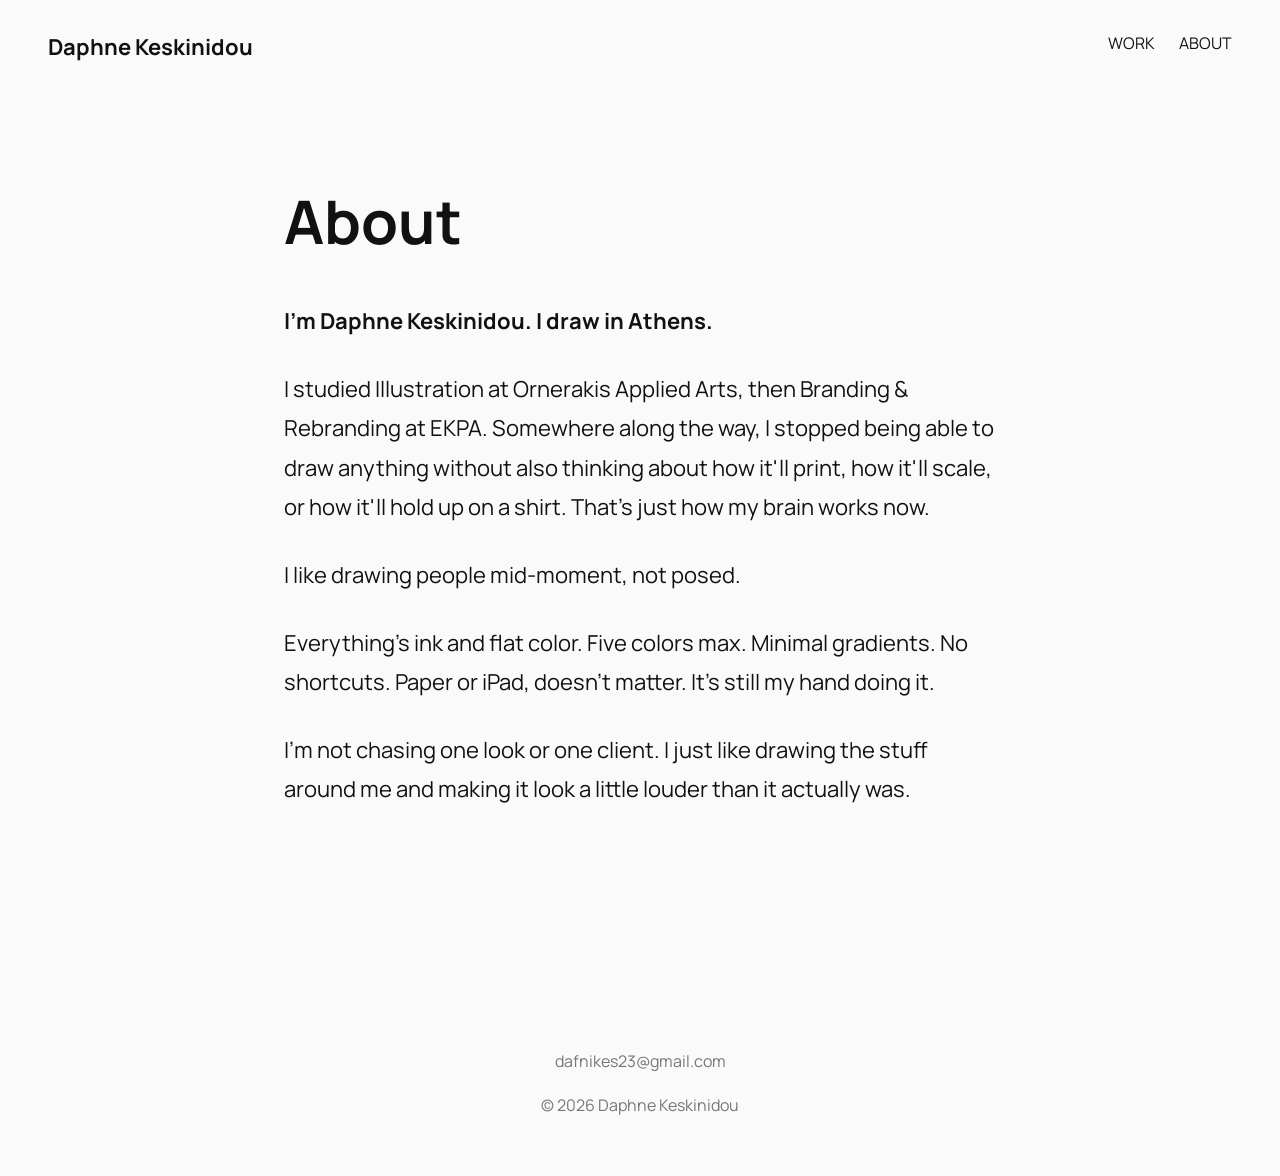
==== about.html @ bb08a173 "Add files via upload" ====
<!DOCTYPE html><html><head><meta charset='UTF-8'><meta name='viewport' content='width=device-width,initial-scale=1'><title>About</title><link rel='preconnect' href='https://fonts.googleapis.com'><link rel='preconnect' href='https://fonts.gstatic.com' crossorigin><link href='https://fonts.googleapis.com/css2?family=Manrope:wght@300;400;600;700;800&display=swap' rel='stylesheet'><link rel='stylesheet' href='style.css'></head><body><header><div class='logo'>Daphne Keskinidou</div><nav><a href='index.html'>WORK</a><a href='about.html'>ABOUT</a></nav></header><section class='about'><h2>About</h2><p><strong>I'm Daphne Keskinidou. I draw in Athens.</strong></p><p>I studied Illustration at Ornerakis Applied Arts, then Branding & Rebranding at EKPA. Somewhere along the way, I stopped being able to draw anything without also thinking about how it'll print, how it'll scale, or how it'll hold up on a shirt. That's just how my brain works now.</p><p>I like drawing people mid-moment, not posed.</p><p>Everything's ink and flat color. Five colors max. Minimal gradients. No shortcuts. Paper or iPad, doesn't matter. It's still my hand doing it.</p><p>I'm not chasing one look or one client. I just like drawing the stuff around me and making it look a little louder than it actually was.</p></section><footer>dafnikes23@gmail.com<br><br>© 2026 Daphne Keskinidou</footer></body></html>
---- style.css ----
*{margin:0;padding:0;box-sizing:border-box}body{font-family:Manrope,sans-serif;background:#fafafa;color:#111}a{text-decoration:none;color:#111}header{position:fixed;top:0;left:0;width:100%;padding:32px 48px;display:flex;justify-content:space-between;background:rgba(250,250,250,.9);backdrop-filter:blur(10px)}.logo{font-weight:700;font-size:22px}nav a{margin-left:24px}.hero{min-height:100vh;display:flex;flex-direction:column;justify-content:center;align-items:center;text-align:center;position:relative;padding:120px 20px}.element{position:absolute;top:40px;width:min(650px,85vw)}.hero h1{font-size:clamp(52px,8vw,96px)}.hero p{font-size:20px;max-width:700px;line-height:1.6}.gallery{columns:3 320px;column-gap:22px;padding:40px}.gallery img{width:100%;margin-bottom:22px;display:block;cursor:pointer}.about{max-width:760px;margin:180px auto;padding:0 24px}.about h2{font-size:60px;margin-bottom:40px}.about p{font-size:22px;line-height:1.8;margin-bottom:28px}footer{text-align:center;padding:60px;color:#777}.lightbox{position:fixed;inset:0;background:rgba(0,0,0,.94);display:none;align-items:center;justify-content:center}.lightbox img{max-width:92%;max-height:92%}@media(max-width:768px){.gallery{columns:1;padding:24px}.hero h1{font-size:54px}.about p{font-size:18px}}
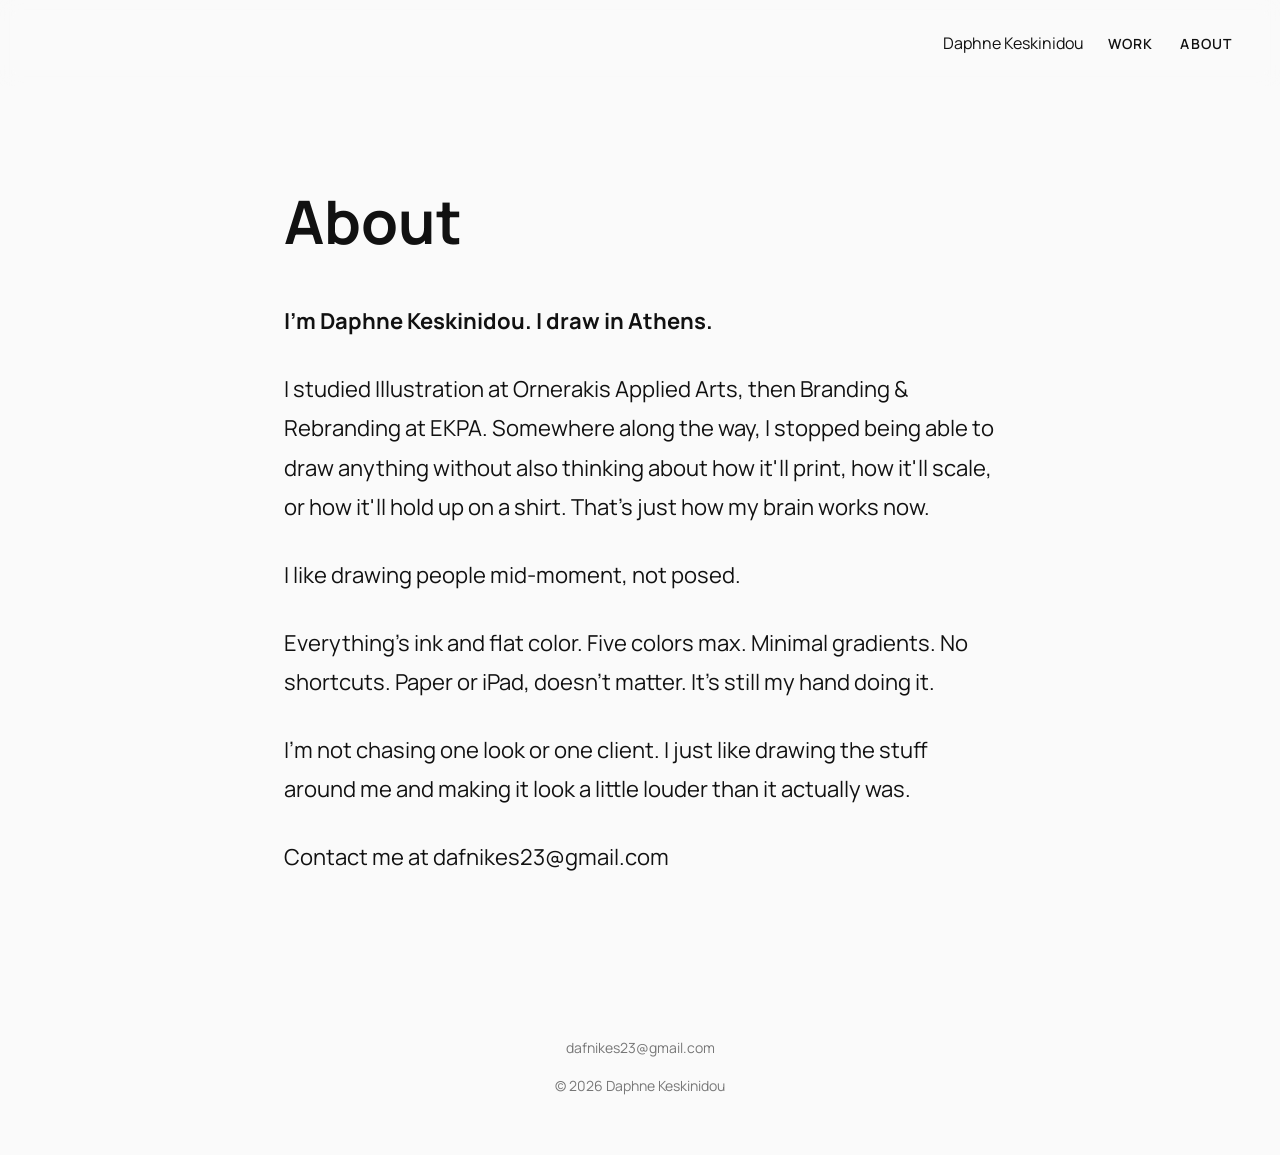
==== commit 9395f6a4: "Update about.html" ====
--- a/about.html
+++ b/about.html
@@ -1 +1,78 @@
-<!DOCTYPE html><html><head><meta charset='UTF-8'><meta name='viewport' content='width=device-width,initial-scale=1'><title>About</title><link rel='preconnect' href='https://fonts.googleapis.com'><link rel='preconnect' href='https://fonts.gstatic.com' crossorigin><link href='https://fonts.googleapis.com/css2?family=Manrope:wght@300;400;600;700;800&display=swap' rel='stylesheet'><link rel='stylesheet' href='style.css'></head><body><header><div class='logo'>Daphne Keskinidou</div><nav><a href='index.html'>WORK</a><a href='about.html'>ABOUT</a></nav></header><section class='about'><h2>About</h2><p><strong>I'm Daphne Keskinidou. I draw in Athens.</strong></p><p>I studied Illustration at Ornerakis Applied Arts, then Branding & Rebranding at EKPA. Somewhere along the way, I stopped being able to draw anything without also thinking about how it'll print, how it'll scale, or how it'll hold up on a shirt. That's just how my brain works now.</p><p>I like drawing people mid-moment, not posed.</p><p>Everything's ink and flat color. Five colors max. Minimal gradients. No shortcuts. Paper or iPad, doesn't matter. It's still my hand doing it.</p><p>I'm not chasing one look or one client. I just like drawing the stuff around me and making it look a little louder than it actually was.</p></section><footer>dafnikes23@gmail.com<br><br>© 2026 Daphne Keskinidou</footer></body></html>+<!DOCTYPE html>
+<html>
+<head>
+
+<meta charset="UTF-8">
+<meta name="viewport" content="width=device-width,initial-scale=1">
+
+<title>About</title>
+
+<link rel="preconnect" href="https://fonts.googleapis.com">
+<link rel="preconnect" href="https://fonts.gstatic.com" crossorigin>
+
+<link href="https://fonts.googleapis.com/css2?family=Manrope:wght@300;400;600;700;800&display=swap" rel="stylesheet">
+
+<link rel="stylesheet" href="style.css">
+
+</head>
+
+<body>
+
+<header>
+
+<div class="logo">
+Daphne Keskinidou
+</div>
+
+<nav>
+
+<a href="index.html">WORK</a>
+<a href="about.html">ABOUT</a>
+
+</nav>
+
+</header>
+
+<section class="about">
+
+<h2>About</h2>
+
+<p>
+<strong>I'm Daphne Keskinidou. I draw in Athens.</strong>
+</p>
+
+<p>
+I studied Illustration at Ornerakis Applied Arts, then Branding & Rebranding at EKPA. Somewhere along the way, I stopped being able to draw anything without also thinking about how it'll print, how it'll scale, or how it'll hold up on a shirt. That's just how my brain works now.
+</p>
+
+<p>
+I like drawing people mid-moment, not posed.
+</p>
+
+<p>
+Everything's ink and flat color. Five colors max. Minimal gradients. No shortcuts. Paper or iPad, doesn't matter. It's still my hand doing it.
+</p>
+
+<p>
+I'm not chasing one look or one client. I just like drawing the stuff around me and making it look a little louder than it actually was.
+</p>
+
+<p>
+Contact me at
+<a href="mailto:dafnikes23@gmail.com">dafnikes23@gmail.com</a>
+</p>
+
+</section>
+
+<footer>
+
+dafnikes23@gmail.com
+
+<br><br>
+
+© 2026 Daphne Keskinidou
+
+</footer>
+
+</body>
+</html>
--- a/style.css
+++ b/style.css
@@ -1 +1,171 @@
-*{margin:0;padding:0;box-sizing:border-box}body{font-family:Manrope,sans-serif;background:#fafafa;color:#111}a{text-decoration:none;color:#111}header{position:fixed;top:0;left:0;width:100%;padding:32px 48px;display:flex;justify-content:space-between;background:rgba(250,250,250,.9);backdrop-filter:blur(10px)}.logo{font-weight:700;font-size:22px}nav a{margin-left:24px}.hero{min-height:100vh;display:flex;flex-direction:column;justify-content:center;align-items:center;text-align:center;position:relative;padding:120px 20px}.element{position:absolute;top:40px;width:min(650px,85vw)}.hero h1{font-size:clamp(52px,8vw,96px)}.hero p{font-size:20px;max-width:700px;line-height:1.6}.gallery{columns:3 320px;column-gap:22px;padding:40px}.gallery img{width:100%;margin-bottom:22px;display:block;cursor:pointer}.about{max-width:760px;margin:180px auto;padding:0 24px}.about h2{font-size:60px;margin-bottom:40px}.about p{font-size:22px;line-height:1.8;margin-bottom:28px}footer{text-align:center;padding:60px;color:#777}.lightbox{position:fixed;inset:0;background:rgba(0,0,0,.94);display:none;align-items:center;justify-content:center}.lightbox img{max-width:92%;max-height:92%}@media(max-width:768px){.gallery{columns:1;padding:24px}.hero h1{font-size:54px}.about p{font-size:18px}}+*{
+    margin:0;
+    padding:0;
+    box-sizing:border-box;
+}
+
+body{
+    font-family:"Manrope",sans-serif;
+    background:#fafafa;
+    color:#111;
+}
+
+a{
+    text-decoration:none;
+    color:#111;
+}
+
+header{
+    position:fixed;
+    top:0;
+    left:0;
+    width:100%;
+    padding:32px 48px;
+    display:flex;
+    justify-content:flex-end;
+    align-items:center;
+    background:rgba(250,250,250,.35);
+    backdrop-filter:blur(10px);
+    z-index:100;
+}
+
+nav a{
+    margin-left:24px;
+    font-size:14px;
+    font-weight:600;
+    letter-spacing:.08em;
+    transition:.2s;
+}
+
+nav a:hover{
+    opacity:.6;
+}
+
+.hero{
+    min-height:100vh;
+    padding:160px 20px 100px;
+    display:flex;
+    flex-direction:column;
+    justify-content:center;
+    align-items:center;
+    text-align:center;
+}
+
+ .logo-image{
+    width:75vw;
+    max-width:900px;
+    height:auto;
+    display:block;
+
+}
+
+.tagline{
+    margin-top:28px;
+    font-size:14px;
+    font-weight:600;
+    letter-spacing:.35em;
+    text-transform:uppercase;
+    color:#444;
+    text-align:center;
+}
+
+.gallery{
+    columns:3 320px;
+    column-gap:22px;
+    padding:40px;
+}
+
+.gallery img{
+    width:100%;
+    display:block;
+    margin-bottom:22px;
+    cursor:pointer;
+    transition:.25s;
+}
+
+.gallery img:hover{
+    transform:translateY(-4px);
+}
+
+.about{
+    max-width:760px;
+    margin:180px auto 100px;
+    padding:0 24px;
+}
+
+.about h2{
+    font-size:60px;
+    margin-bottom:40px;
+}
+
+.about p{
+    font-size:22px;
+    line-height:1.8;
+    margin-bottom:28px;
+}
+
+footer{
+    text-align:center;
+    padding:60px;
+    color:#777;
+    font-size:14px;
+}
+
+.lightbox{
+    position:fixed;
+    inset:0;
+    background:rgba(0,0,0,.94);
+    display:none;
+    align-items:center;
+    justify-content:center;
+    z-index:999;
+}
+
+.lightbox img{
+    max-width:92%;
+    max-height:92%;
+}
+
+@media(max-width:768px){
+
+    header{
+        padding:24px;
+    }
+
+    nav a{
+        margin-left:18px;
+        font-size:13px;
+    }
+
+    .hero{
+        min-height:80vh;
+        padding:140px 24px 70px;
+    }
+
+    .logo-image{
+        width:90%;
+    }
+
+    .tagline{
+        font-size:12px;
+        letter-spacing:.25em;
+    }
+
+    .gallery{
+        columns:1;
+        padding:24px;
+    }
+
+    .about{
+        margin-top:140px;
+    }
+
+    .about h2{
+        font-size:42px;
+    }
+
+    .about p{
+        font-size:18px;
+    }
+
+}
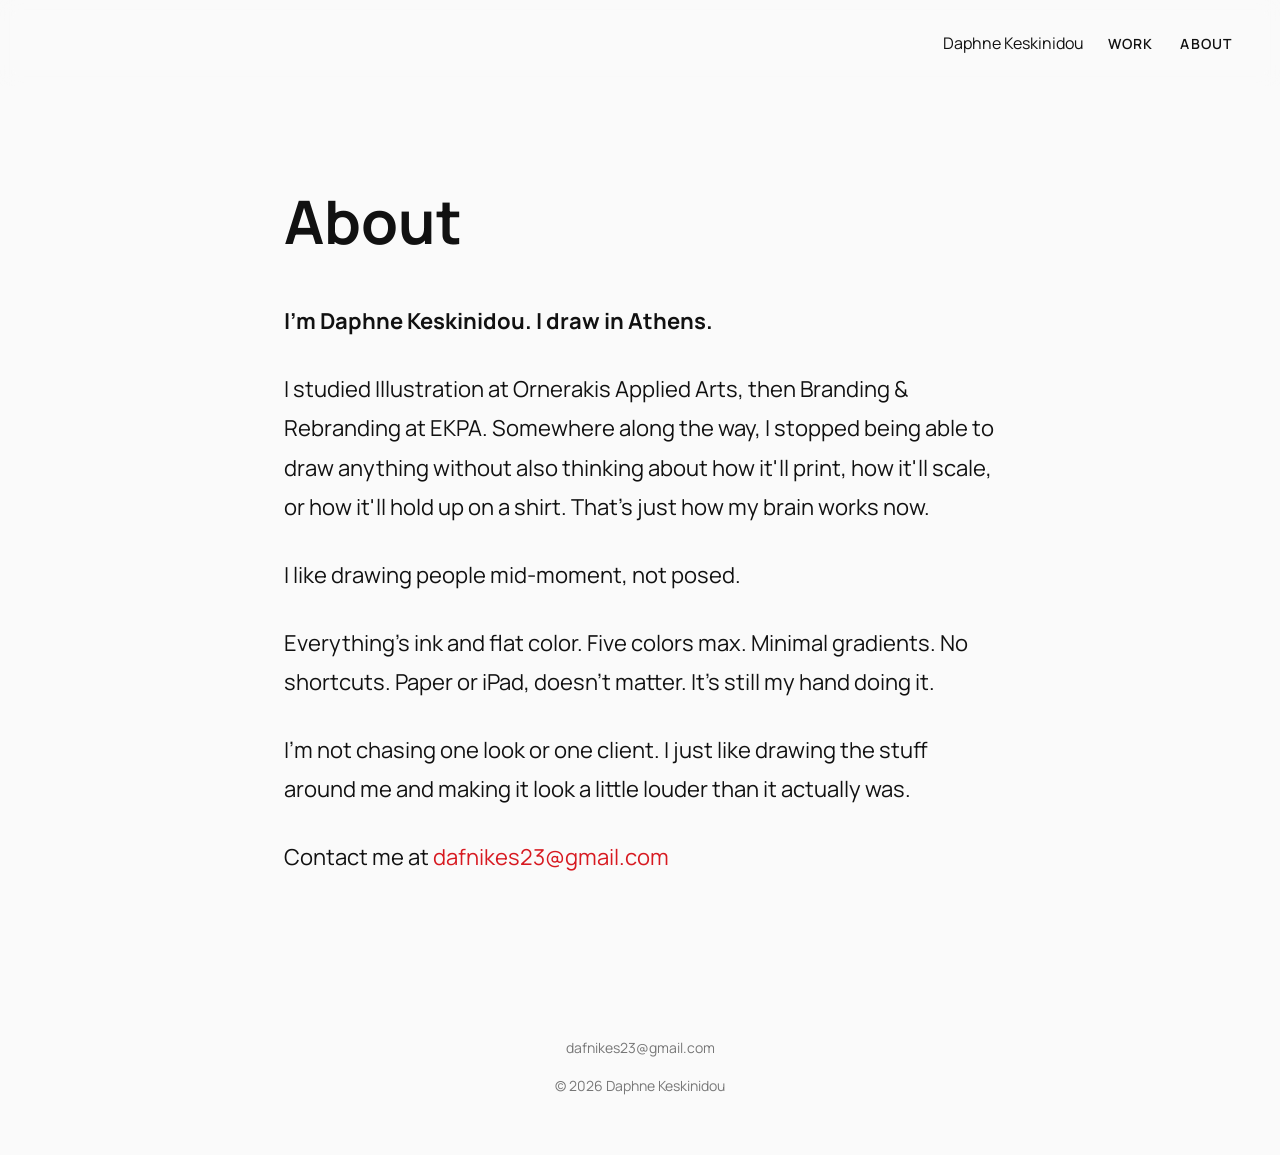
==== commit 557e97f4: "Update about.html" ====
--- a/about.html
+++ b/about.html
@@ -59,7 +59,7 @@
 
 <p>
 Contact me at
-<a href="mailto:dafnikes23@gmail.com">dafnikes23@gmail.com</a>
+<a href="mailto:dafnikes23@gmail.com" class="email-link">dafnikes23@gmail.com</a>
 </p>
 
 </section>
--- a/style.css
+++ b/style.css
@@ -169,3 +169,11 @@
     }
 
 }
+.about a{
+    color:#d71920;
+    text-decoration:none;
+}
+
+.about a:hover{
+    opacity:.6;
+}
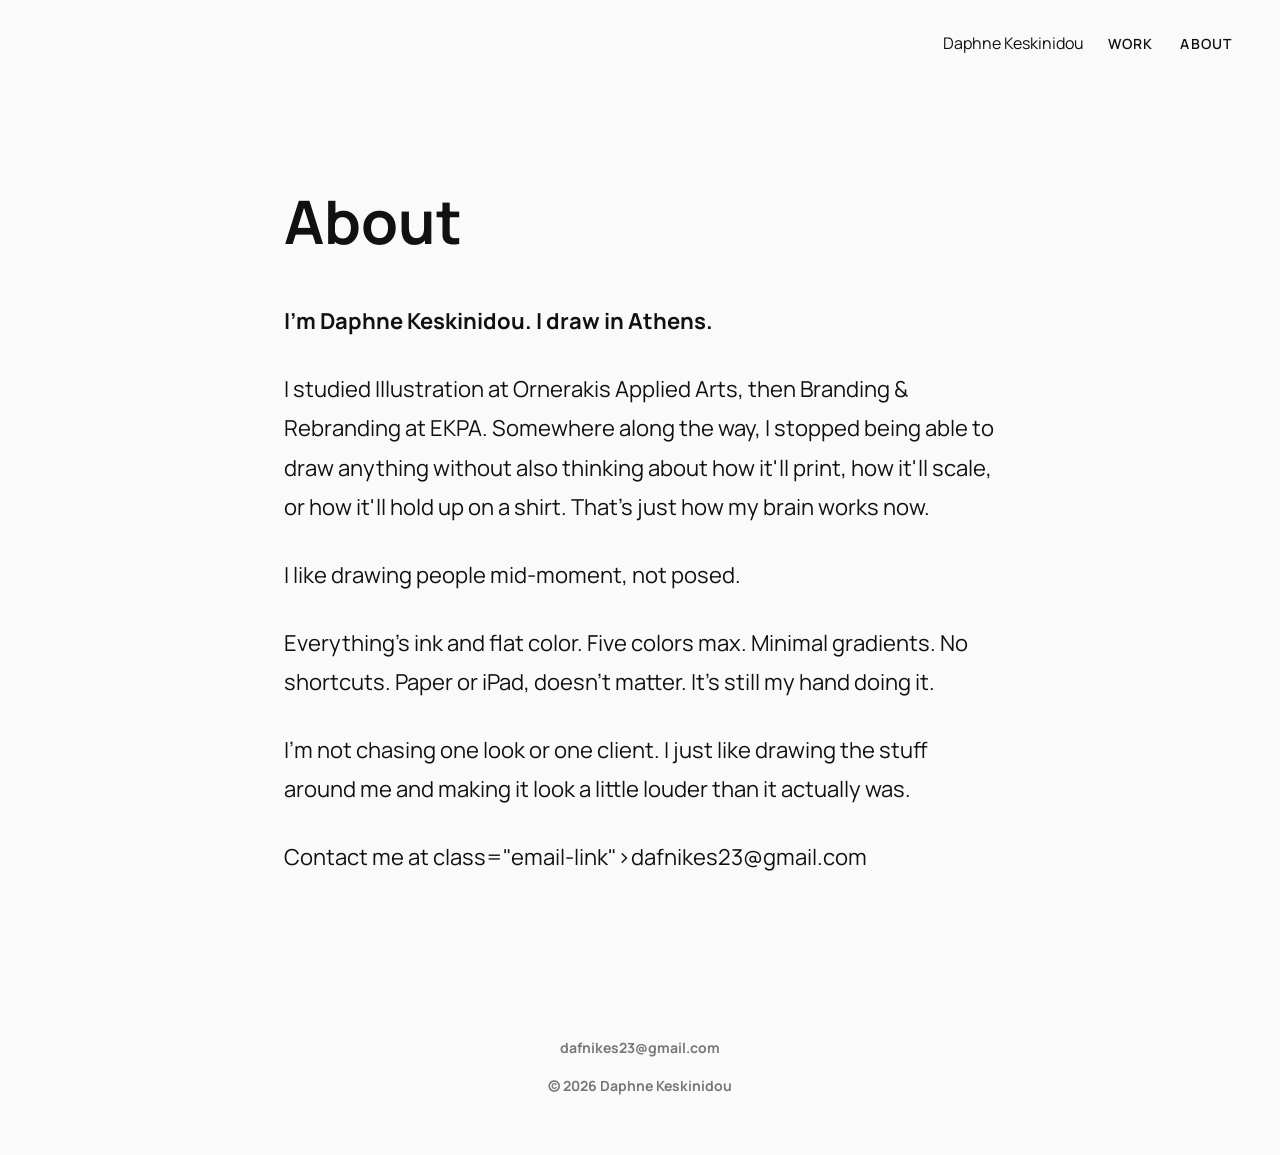
==== commit e779fe39: "Update about.html" ====
--- a/about.html
+++ b/about.html
@@ -59,7 +59,7 @@
 
 <p>
 Contact me at
-<a href="mailto:dafnikes23@gmail.com" class="email-link">dafnikes23@gmail.com</a>
+<a href="mailto:dafnikes23@gmail.com" <strong>class="email-link">dafnikes23@gmail.com</a><strong>
 </p>
 
 </section>
--- a/style.css
+++ b/style.css
@@ -169,11 +169,11 @@
     }
 
 }
-.about a{
-    color:#d71920;
+.email-link{
+    color:#d71920 !important;
     text-decoration:none;
 }
 
-.about a:hover{
+.email-link:hover{
     opacity:.6;
 }
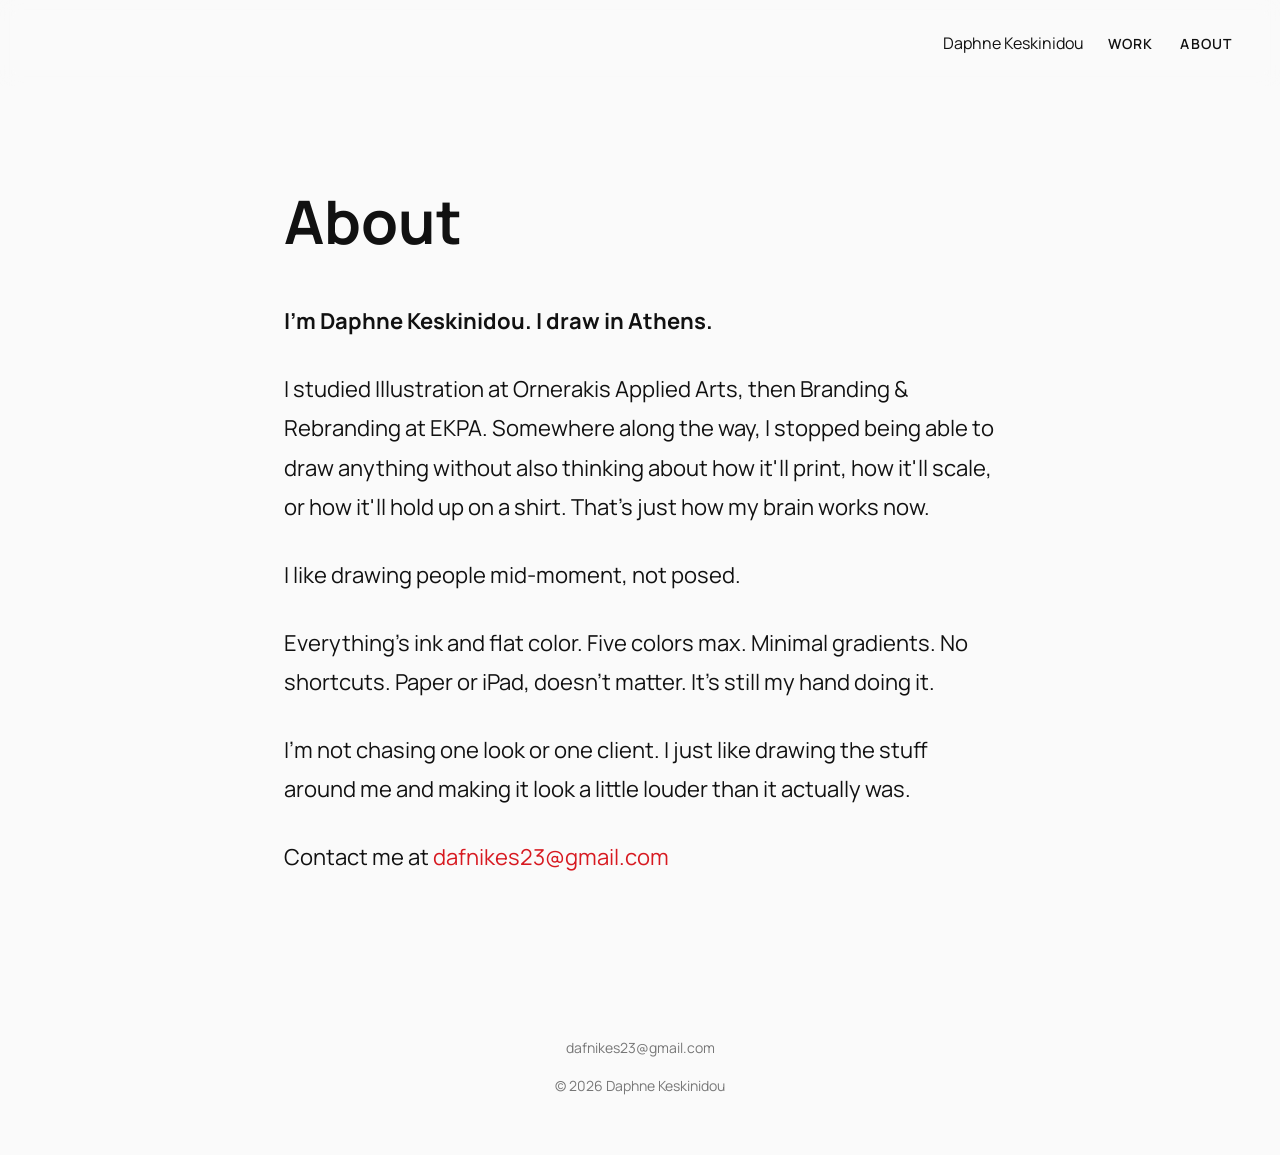
==== commit 87ee556c: "Update about.html" ====
--- a/about.html
+++ b/about.html
@@ -59,7 +59,7 @@
 
 <p>
 Contact me at
-<a href="mailto:dafnikes23@gmail.com" <strong>class="email-link">dafnikes23@gmail.com</a><strong>
+<a href="mailto:dafnikes23@gmail.com" class="email-link">dafnikes23@gmail.com</a>
 </p>
 
 </section>
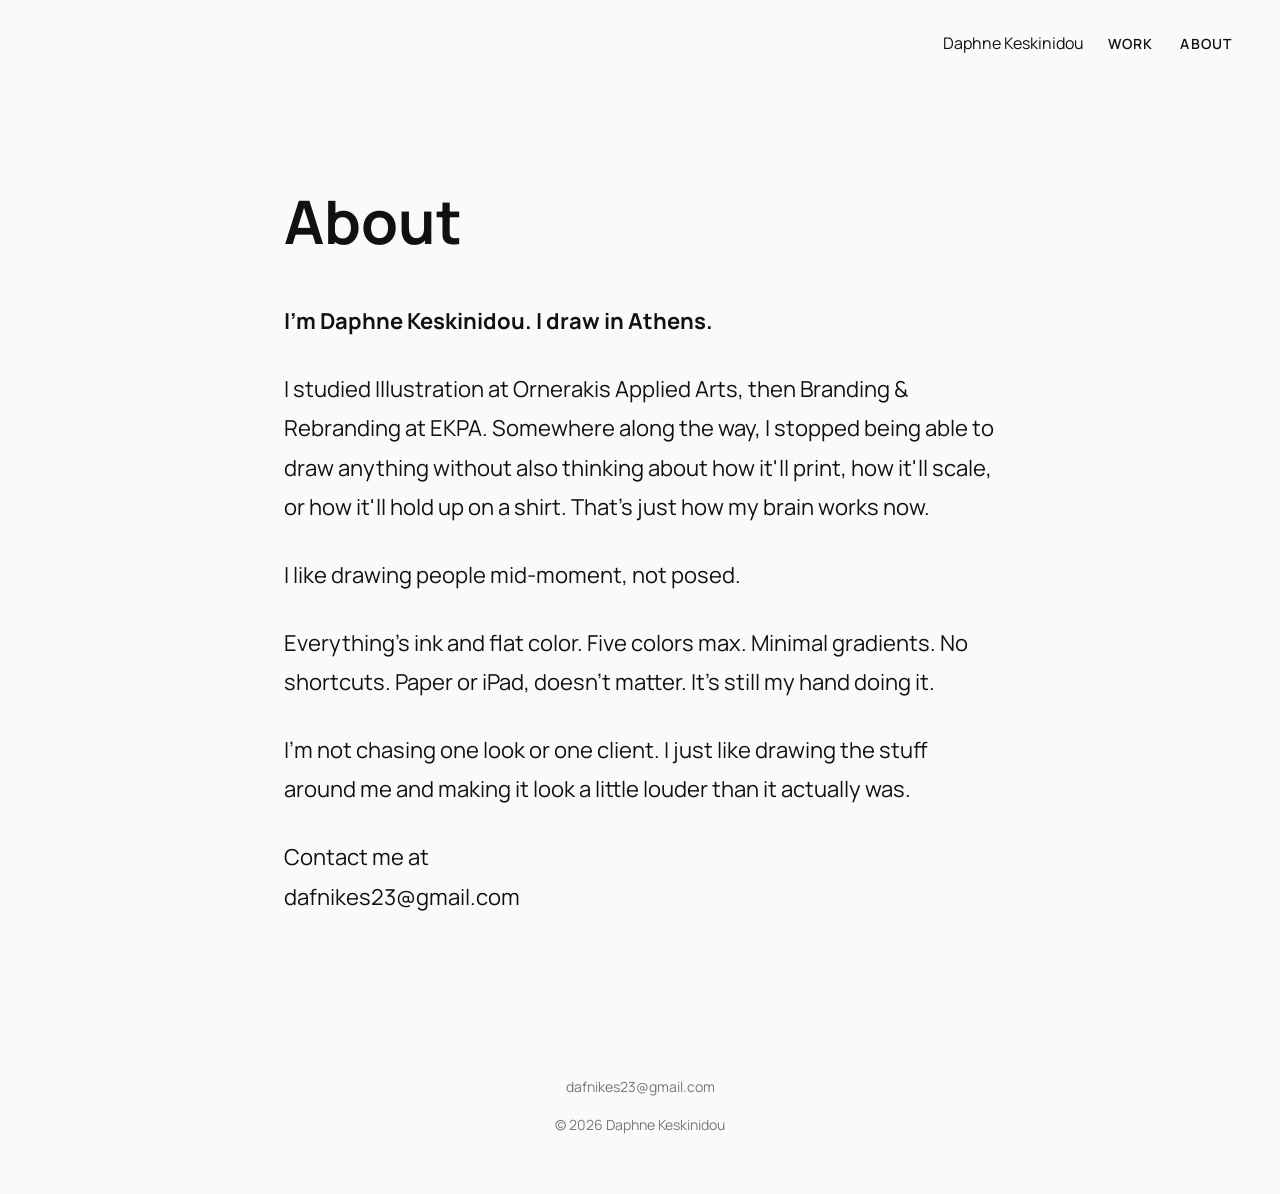
==== commit 06691570: "Update about.html" ====
--- a/about.html
+++ b/about.html
@@ -57,9 +57,9 @@
 I'm not chasing one look or one client. I just like drawing the stuff around me and making it look a little louder than it actually was.
 </p>
 
-<p>
-Contact me at
-<a href="mailto:dafnikes23@gmail.com" class="email-link">dafnikes23@gmail.com</a>
+<p class="contact-email">
+    Contact me at<br>
+    <a href="mailto:dafnikes23@gmail.com">dafnikes23@gmail.com</a>
 </p>
 
 </section>
